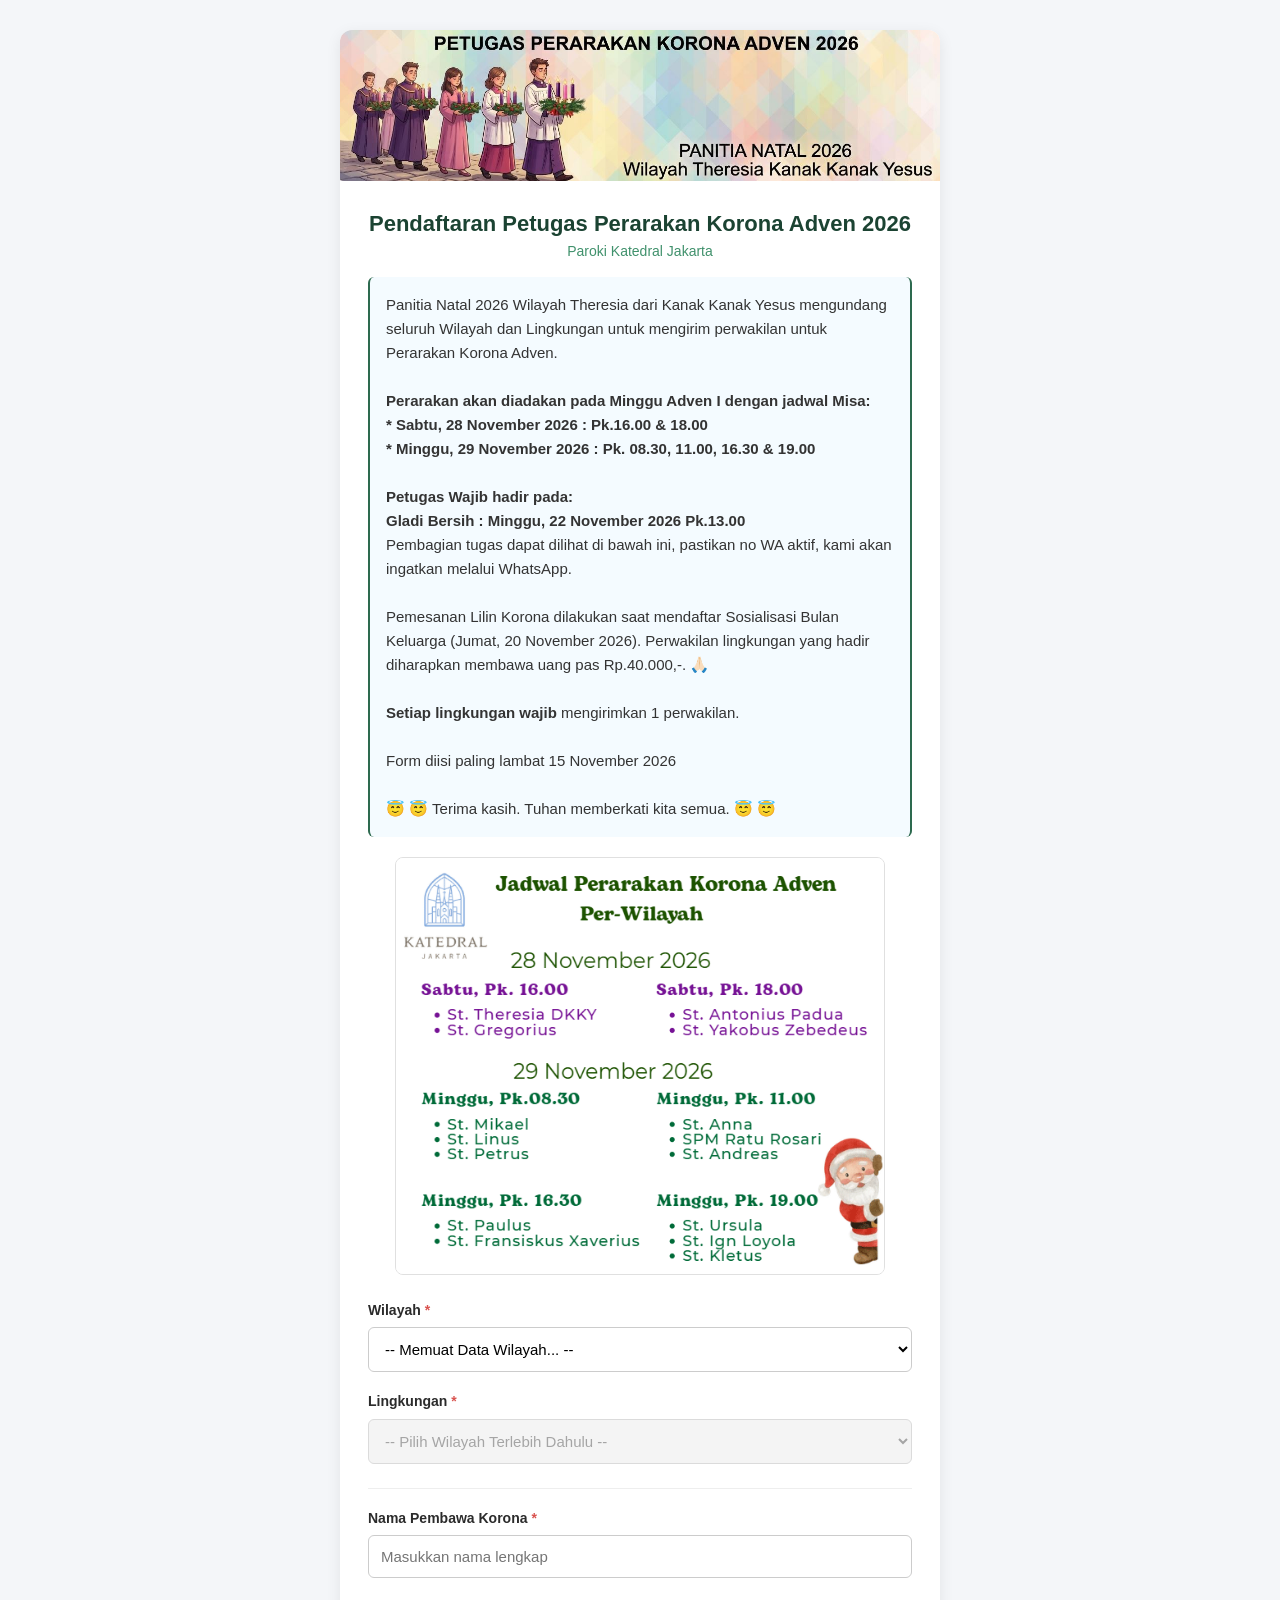
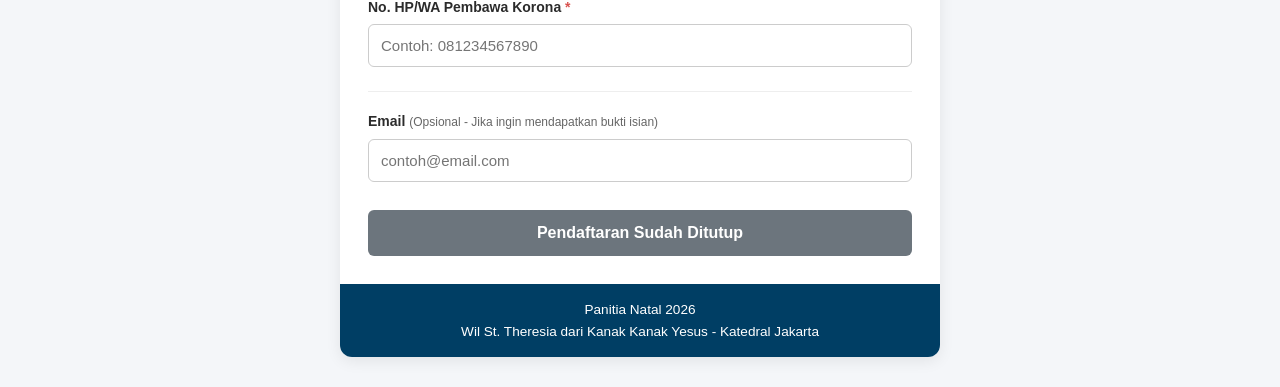
==== index.html @ 9b617b7c "Update index.html" ====
<!doctype html>
<html lang="id">
<head>
  <meta charset="utf-8" />
  <meta name="viewport" content="width=device-width, initial-scale=1" />

  <title>Pendaftaran Petugas Perarakan Korona Adven 2026 - Paroki Katedral Jakarta</title>
  <meta name="description" content="Form Pendaftaran Petugas Perarakan Korona Adven 2026 - Paroki Katedral Jakarta" />
  <link href="./favicon.ico" rel="shortcut icon" />

  <!-- Open Graph Meta Tags untuk WhatsApp & Facebook -->
  <meta property="og:type" content="website" />
  <meta property="og:url" content="https://tkky.my.id/korona" />
  <meta property="og:title" content="Pendaftaran" />
  <meta property="og:description" content="Pendaftaran Petugas Korona Adven 2026" />
  <meta property="og:image" content="https://tkky.my.id/korona/banner.jpg" />
  <meta property="og:image:width" content="1200" />
  <meta property="og:image:height" content="299" />
  
  <link rel="stylesheet" href="style.css" />
</head>
<body>

  <div class="container">
    <!-- Banner Image -->
    <img src="banner.jpg" alt="Banner Perarakan Korona Adven 2026" class="banner" />

    <div class="content">

      <!-- Form Container -->
      <div id="formContainer">
        <h1>
          Pendaftaran Petugas Perarakan Korona Adven 2026
          <small>Paroki Katedral Jakarta</small>
        </h1>

        <!-- Announcement Section -->
        <div class="announcement">Panitia Natal 2026 Wilayah Theresia dari Kanak Kanak Yesus mengundang seluruh Wilayah dan Lingkungan untuk mengirim perwakilan untuk Perarakan Korona Adven.
<b>
Perarakan akan diadakan pada Minggu Adven I dengan jadwal Misa:
* Sabtu, 28 November 2026 : Pk.16.00 &amp; 18.00
* Minggu, 29 November 2026 : Pk. 08.30, 11.00, 16.30 &amp; 19.00 <br>
Petugas  Wajib hadir pada:
Gladi Bersih : Minggu, 22 November 2026 Pk.13.00</b>
Pembagian tugas dapat dilihat di bawah ini, pastikan no WA aktif, kami akan ingatkan melalui WhatsApp.

Pemesanan Lilin Korona dilakukan saat mendaftar Sosialisasi Bulan Keluarga (Jumat, 20 November 2026). Perwakilan lingkungan yang hadir diharapkan membawa uang pas Rp.40.000,-. 🙏🏻

<b>Setiap lingkungan wajib</b> mengirimkan 1 perwakilan.

Form diisi paling lambat 15 November 2026

😇 😇 Terima kasih. Tuhan memberkati kita semua. 😇 😇</div>

        <!-- Jadwal Image -->
        <img src="jadwal.png" alt="Jadwal Perarakan Korona Adven 2026" class="jadwal-img" />

        <form name="Biodata">
          <!-- Hidden input matching sheet tab name -->
          <input type="hidden" name="sheet_name" value="pembawakorona" />

          <!-- Nested Dropdowns -->
          <div class="form-group">
            <label for="wilayahSelect">Wilayah <span class="required">*</span></label>
            <select id="wilayahSelect" name="Wilayah" required>
              <option value="">-- Memuat Data Wilayah... --</option>
            </select>
          </div>

          <div class="form-group">
            <label for="lingkSelect">Lingkungan <span class="required">*</span></label>
            <select id="lingkSelect" name="Lingkungan" disabled required>
              <option value="">-- Pilih Wilayah Terlebih Dahulu --</option>
            </select>
          </div>

          <div class="section-divider"></div>

          <!-- Pembawa Korona -->
          <div class="form-group">
            <label for="namaPembawa">Nama Pembawa Korona <span class="required">*</span></label>
            <input type="text" id="namaPembawa" name="Nama Pembawa Korona" placeholder="Masukkan nama lengkap" required />
          </div>

          <div class="form-group">
            <label for="hpPembawa">No. HP/WA Pembawa Korona <span class="required">*</span></label>
            <input type="text" id="hpPembawa" name="No. HP/WA Pembawa Korona" placeholder="Contoh: 081234567890" pattern="^08\d{7,11}$" title="Format nomor HP harus diawali 08 dan berjumlah 9-13 digit angka" required />
          </div>

          <div class="section-divider"></div>

          <!-- Email (Optional) -->
          <div class="form-group">
            <label for="email">Email <span class="optional">(Opsional - Jika ingin mendapatkan bukti isian)</span></label>
            <input type="email" id="email" name="email" placeholder="contoh@email.com" autocomplete="email" />
          </div>

          <!-- Honeypot Field -->
          <input type="text" name="mobile_number" style="display:none !important;" tabindex="-1" autocomplete="off" />

          <button type="submit" id="submitBtn" class="btn-submit">Kirim Pendaftaran</button>
        </form>
      </div>

      <!-- Thank You Screen -->
      <div id="thankYouContainer" class="thank-you-card hidden">
        <h2>🎉 Terima Kasih!</h2>
        <p>Pendaftaran Anda untuk Petugas Perarakan Korona Adven 2026 telah berhasil disimpan.</p>

        <div class="summary-box">
          <div class="summary-item"><strong>Wilayah:</strong> <span id="resWilayah"></span></div>
          <div class="summary-item"><strong>Lingkungan:</strong> <span id="resLingk"></span></div>
          <div class="summary-item"><strong>Nama Pembawa Korona:</strong> <span id="resNama"></span></div>
          <div class="summary-item"><strong>No. HP/WA:</strong> <span id="resHp"></span></div>
          <div class="summary-item" id="resEmailRow"><strong>Email Confirmation:</strong> <span id="resEmail"></span></div>
          <div class="summary-item"><strong>Waktu Pendaftaran:</strong> <span id="resTime"></span></div>
        </div>

        <button type="button" class="btn-submit" onclick="resetForm()">Daftarkan Lingkungan Lain</button>
      </div>

    </div>
    
    <!-- Footer -->
    <footer class="form-footer">
      <p>Panitia Natal 2026 </p>
      <p>Wil St. Theresia dari Kanak Kanak Yesus - Katedral Jakarta</p>
    </footer>
    
  </div>

  </div>
  
  <!-- Custom Modal (menggantikan alert browser) -->
  <div id="customModal" class="modal-overlay hidden">
    <div class="modal-box" id="modalBox">
      <div class="modal-icon" id="modalIcon">⚠️</div>
      <div class="modal-title" id="modalTitle">Pemberitahuan</div>
      <div class="modal-message" id="modalMessage"></div>
      <button type="button" class="modal-btn" id="modalOkBtn">OK</button>
    </div>
  </div>

  <script>
    // --- Custom Modal  ---
    function showModal(message, options) {
      options = options || {};
      const modal = document.getElementById('customModal');
      const box = document.getElementById('modalBox');
      document.getElementById('modalIcon').textContent = options.icon || '⚠️';
      document.getElementById('modalTitle').textContent = options.title || 'Pemberitahuan';
      document.getElementById('modalMessage').textContent = message;
      box.classList.toggle('modal-error', !!options.error);
      modal.classList.remove('hidden');
    }

    function hideModal() {
      document.getElementById('customModal').classList.add('hidden');
    }

    document.getElementById('modalOkBtn').addEventListener('click', hideModal);
    document.getElementById('customModal').addEventListener('click', function (e) {
      if (e.target === this) hideModal();
    });

    // --- Auto-Disable Button Deadline Check (13 Nov 2026, 11:59 WIB) ---
    const DEADLINE = new Date("2026-11-15T11:59:59+07:00");

    function isPastDeadline() {
      return new Date() >= DEADLINE;
    }

    function applyDeadlineCheck() {
      const submitBtn = document.getElementById('submitBtn');
      if (isPastDeadline()) {
        submitBtn.disabled = true;
        submitBtn.textContent = 'Pendaftaran Sudah Ditutup';
        submitBtn.style.backgroundColor = '#6c757d';
        submitBtn.style.cursor = 'not-allowed';
        return true;
      }
      return false;
    }

    document.addEventListener("DOMContentLoaded", function () {
      applyDeadlineCheck();
    });
    
    // --- 1. JSONP Dropdown Data Loader (Wilayah & Lingkungan) ---
   
    const sheetID = "1KOJamWs_pc15iqdGXyA4vR-NTeuKLXHWKZDjerbJPbo";
    const sheetName = "wildanlingk";
    let sheetData = [];

    window.googleSheetHandler = function (data) {
      // .slice(1) skips Row 1 (Header row)
      const rows = data.table.rows.slice(1);

      sheetData = rows.map(row => {
        const wilayah = (row.c && row.c[0] && row.c[0].v !== null) ? row.c[0].v.toString().trim() : "";
        const lingk = [];
        for (let i = 1; i <= 4; i++) {
          if (row.c && row.c[i] && row.c[i].v !== null && row.c[i].v !== undefined) {
            const v = row.c[i].v.toString().trim();
            if (v) lingk.push(v);
          }
        }
        return { wilayah, lingk };
      }).filter(item => item.wilayah !== "");

      populateWilayahDropdown();
    };

    function populateWilayahDropdown() {
      const wSel = document.getElementById("wilayahSelect");
      wSel.innerHTML = '<option value="">-- Pilih Wilayah --</option>';

      sheetData.forEach(item => {
        const opt = document.createElement("option");
        opt.value = item.wilayah;
        opt.textContent = item.wilayah;
        wSel.appendChild(opt);
      });
    }

    // Dynamic update for Lingkungan dropdown when Wilayah is chosen
    document.getElementById("wilayahSelect").addEventListener("change", function () {
      const selectedWilayah = this.value;
      const lSel = document.getElementById("lingkSelect");
      lSel.innerHTML = '<option value="">-- Pilih Lingkungan --</option>';

      if (!selectedWilayah) {
        lSel.disabled = true;
        return;
      }

      const match = sheetData.find(item => item.wilayah === selectedWilayah);

      if (match && match.lingk.length > 0) {
        match.lingk.forEach(lingkVal => {
          const opt = document.createElement("option");
          opt.value = lingkVal;
          opt.textContent = lingkVal;
          lSel.appendChild(opt);
        });
        lSel.disabled = false;
      } else {
        lSel.disabled = true;
      }
    });

    // Inject JSONP script tag
    const script = document.createElement("script");
    script.src = `https://docs.google.com/spreadsheets/d/${sheetID}/gviz/tq?tqx=responseHandler:googleSheetHandler&sheet=${encodeURIComponent(sheetName)}`;
    document.body.appendChild(script);

    // --- 2. Google Apps Script Form Submission ---

    const scriptURL = 'https://script.google.com/macros/s/AKfycbwKSastJw9dWFRWyMGMhuswIdiolCtetxOUAKSQk2rfBnijYZIcO9yOkb7KM9hjrw11/exec';
    const form = document.forms['Biodata'];
    const submitBtn = document.getElementById('submitBtn');
    const formContainer = document.getElementById('formContainer');
    const thankYouContainer = document.getElementById('thankYouContainer');

    form.addEventListener('submit', e => {
      e.preventDefault();

      // Cek placeholder URL
      if (scriptURL.indexOf('YOUR_DEPLOYMENT_ID') !== -1) {
        showModal('URL Apps Script belum diisi.\n\n Web App Anda Salah Conifig!.', {
          title: 'Konfigurasi Belum Lengkap',
          icon: '⚙️',
          error: true
        });
        return;
      }

      submitBtn.disabled = true;
      submitBtn.textContent = 'Mengirim Data...';

      const formData = new FormData(form);
      const data = new URLSearchParams(formData);

      fetch(scriptURL, {
        method: 'POST',
        body: data,
        redirect: 'follow'
      })
      .then(function (res) {
        // Baca body meski status bukan 200 (Apps Script sering redirect → status aneh)
        return res.text().then(function (text) {
          return { status: res.status, text: (text || '').trim() };
        });
      })
      .then(function (result) {
        var response = null;

        if (result.text) {
          try {
            response = JSON.parse(result.text);
          } catch (parseErr) {
            console.warn('JSON parse gagal, status:', result.status, 'body:', result.text.substring(0, 200));
          }
        }

        // Respons JSON valid dari server
        if (response && response.result === 'success') {
          showSuccessScreen(formData);
          return;
        }
        if (response && response.result === 'busy') {
          showModal(response.message, {
            title: 'Server sedang Sibuk',
            icon: '⏳',
            error: true
          });
          return;
        }
        if (response && response.result === 'duplicate') {
          showModal(response.message, {
            title: 'Maaf, Pendaftaran Gagal',
            icon: '⚠️',
            error: true
          });
          return;
        }

        if (response && response.result === 'error') {
          showModal(response.error || 'Gagal menyimpan data', {
            title: 'Terjadi Kesalahan',
            icon: '❌',
            error: true
          });
          return;
        }

        // Apps Script quirk: data sering sudah tersimpan + email terkirim,
        // tampilkan layar sukses
        console.warn('Respons tidak standar dari Apps Script. Status:', result.status, 'Body length:', result.text.length);
        showSuccessScreen(formData);
      })
      .catch(function (error) {
        console.error('Error!', error);
        showModal('Gagal terhubung ke server.\n\nDetail: ' + (error.message || error) + '\n\nPeriksa: URL deployment benar, akses Web App = Anyone, dan koneksi internet aktif.', {
          title: 'Koneksi Gagal',
          icon: '❌',
          error: true
        });
      })
      .finally(function () {
        submitBtn.disabled = false;
        submitBtn.textContent = 'Kirim Pendaftaran';
      });
    });

    function showSuccessScreen(formData) {
      document.getElementById('resWilayah').textContent = formData.get('Wilayah');
      document.getElementById('resLingk').textContent = formData.get('Lingkungan');
      document.getElementById('resNama').textContent = formData.get('Nama Pembawa Korona');
      document.getElementById('resHp').textContent = formData.get('No. HP/WA Pembawa Korona');

      var emailVal = formData.get('email');
      var resEmailRow = document.getElementById('resEmailRow');
      if (emailVal) {
        document.getElementById('resEmail').textContent = emailVal;
        resEmailRow.classList.remove('hidden');
      } else {
        resEmailRow.classList.add('hidden');
      }

      document.getElementById('resTime').textContent = new Date().toLocaleString('id-ID');

      formContainer.classList.add('hidden');
      thankYouContainer.classList.remove('hidden');
      form.reset();
      document.getElementById('lingkSelect').disabled = true;
    }

    function resetForm() {
      thankYouContainer.classList.add('hidden');
      formContainer.classList.remove('hidden');
    }
  </script>
</body>
</html>
---- style.css ----
* {
  box-sizing: border-box;
  margin: 0;
  padding: 0;
}

body {
  font-family: 'Segoe UI', Roboto, Helvetica, Arial, sans-serif;
  background-color: #f4f6f9;
  color: #333;
  line-height: 1.6;
  padding: 20px 10px;
}

.container {
  max-width: 600px;
  margin: 0 auto;
  background: #ffffff;
  border-radius: 12px;
  overflow: hidden;
  box-shadow: 0 4px 15px rgba(0, 0, 0, 0.08);
}

.banner {
  width: 100%;
  height: auto;
  display: block;
}

.content {
  padding: 24px 20px;
}

h1 {
  font-size: 20px;
  color: #1b4332;
  margin-bottom: 16px;
  text-align: center;
  line-height: 1.35;
}

h1 small {
  font-size: 14px;
  font-weight: 500;
  color: #40916c;
  display: block;
  margin-top: 4px;
}

.announcement {
  background-color: #f4fbff; // #e8f5e9;
  border-left: 2px solid #2d6a4f;
  border-right: 2px solid #2d6a4f;
  padding: 16px;
  border-radius: 6px;
  font-size: 14px;
  margin-bottom: 20px;
  white-space: pre-line;
}

.jadwal-img {
  width: 90%;
  height: auto;
  display: block;
  border-radius: 8px;
  margin: 16px auto 24px auto;
  border: 1px solid #e0e0e0;
}

.form-group {
  margin-bottom: 18px;
}

label {
  display: block;
  font-weight: 600;
  font-size: 14px;
  margin-bottom: 6px;
  color: #2b2b2b;
}

label .required {
  color: #d9534f;
}

label .optional {
  font-size: 12px;
  color: #666;
  font-weight: normal;
}

input[type="text"],
input[type="email"],
select {
  width: 100%;
  padding: 12px;
  font-size: 15px;
  border: 1px solid #ccc;
  border-radius: 6px;
  background-color: #fff;
  transition: border-color 0.2s, box-shadow 0.2s;
}

input:focus,
select:focus {
  outline: none;
  border-color: #2d6a4f;
  box-shadow: 0 0 0 3px rgba(45, 106, 79, 0.15);
}

select:disabled {
  background-color: #f0f0f0;
  cursor: not-allowed;
}

.section-divider {
  border-top: 1px solid #eee;
  margin: 24px 0 18px 0;
}

.btn-submit {
  width: 100%;
  background-color:#5895bb;// #2d6a4f;
  color: #ffffff;
  padding: 14px;
  font-size: 16px;
  font-weight: bold;
  border: none;
  border-radius: 6px;
  cursor: pointer;
  transition: background-color 0.2s;
  margin-top: 10px;
}

.btn-submit:hover {
  background-color: #003e64;  
}

.btn-submit:disabled {
  background-color: #a5d6a7;
  cursor: not-allowed;
}

.hidden {
  display: none !important;
}

.thank-you-card {
  text-align: center;
  padding: 30px 20px;
}

.thank-you-card h2 {
  color: #2d6a4f;
  margin-bottom: 10px;
}

.summary-box {
  background-color: #f8f9fa;
  border: 1px solid #e2e8f0;
  border-radius: 8px;
  padding: 16px;
  text-align: left;
  margin: 20px 0;
  font-size: 14px;
}

.summary-item {
  margin-bottom: 8px;
}

.summary-item strong {
  color: #1b4332;
}

/* Footer */
.form-footer {
  text-align: center;
  padding: 15px;
  background-color: #003e64;
  color: #ffffff;
  font-size: 0.85rem;
}

/* Custom modal (replaces browser alert) */
.modal-overlay {
  position: fixed;
  inset: 0;
  background: rgba(0, 0, 0, 0.45);
  display: flex;
  align-items: center;
  justify-content: center;
  z-index: 9999;
  padding: 20px;
}

.modal-box {
  background: #fff;
  border-radius: 12px;
  max-width: 400px;
  width: 100%;
  padding: 24px 20px;
  box-shadow: 0 8px 30px rgba(0, 0, 0, 0.18);
  text-align: center;
}

.modal-box .modal-icon {
  font-size: 36px;
  margin-bottom: 8px;
}

.modal-box .modal-title {
  font-size: 18px;
  font-weight: 700;
  color: #1b4332;
  margin-bottom: 10px;
}

.modal-box .modal-message {
  font-size: 14px;
  color: #444;
  line-height: 1.5;
  margin-bottom: 20px;
  white-space: pre-line;
}

.modal-box .modal-btn {
  width: 100%;
  background-color: #2d6a4f;
  color: #fff;
  padding: 12px;
  font-size: 15px;
  font-weight: bold;
  border: none;
  border-radius: 6px;
  cursor: pointer;
}

.modal-box .modal-btn:hover {
  background-color: #1b4332;
}

.modal-box.modal-error .modal-title {
  color: #c0392b;
}

.modal-box.modal-error .modal-btn {
  background-color: #c0392b;
}

.modal-box.modal-error .modal-btn:hover {
  background-color: #a93226;
}

/* Desktop-friendly tweaks */
@media (min-width: 640px) {
  body {
    padding: 30px 20px;
  }

  h1 {
    font-size: 22px;
  }

  .content {
    padding: 28px 28px;
  }

  .announcement {
    font-size: 15px;
  }
}
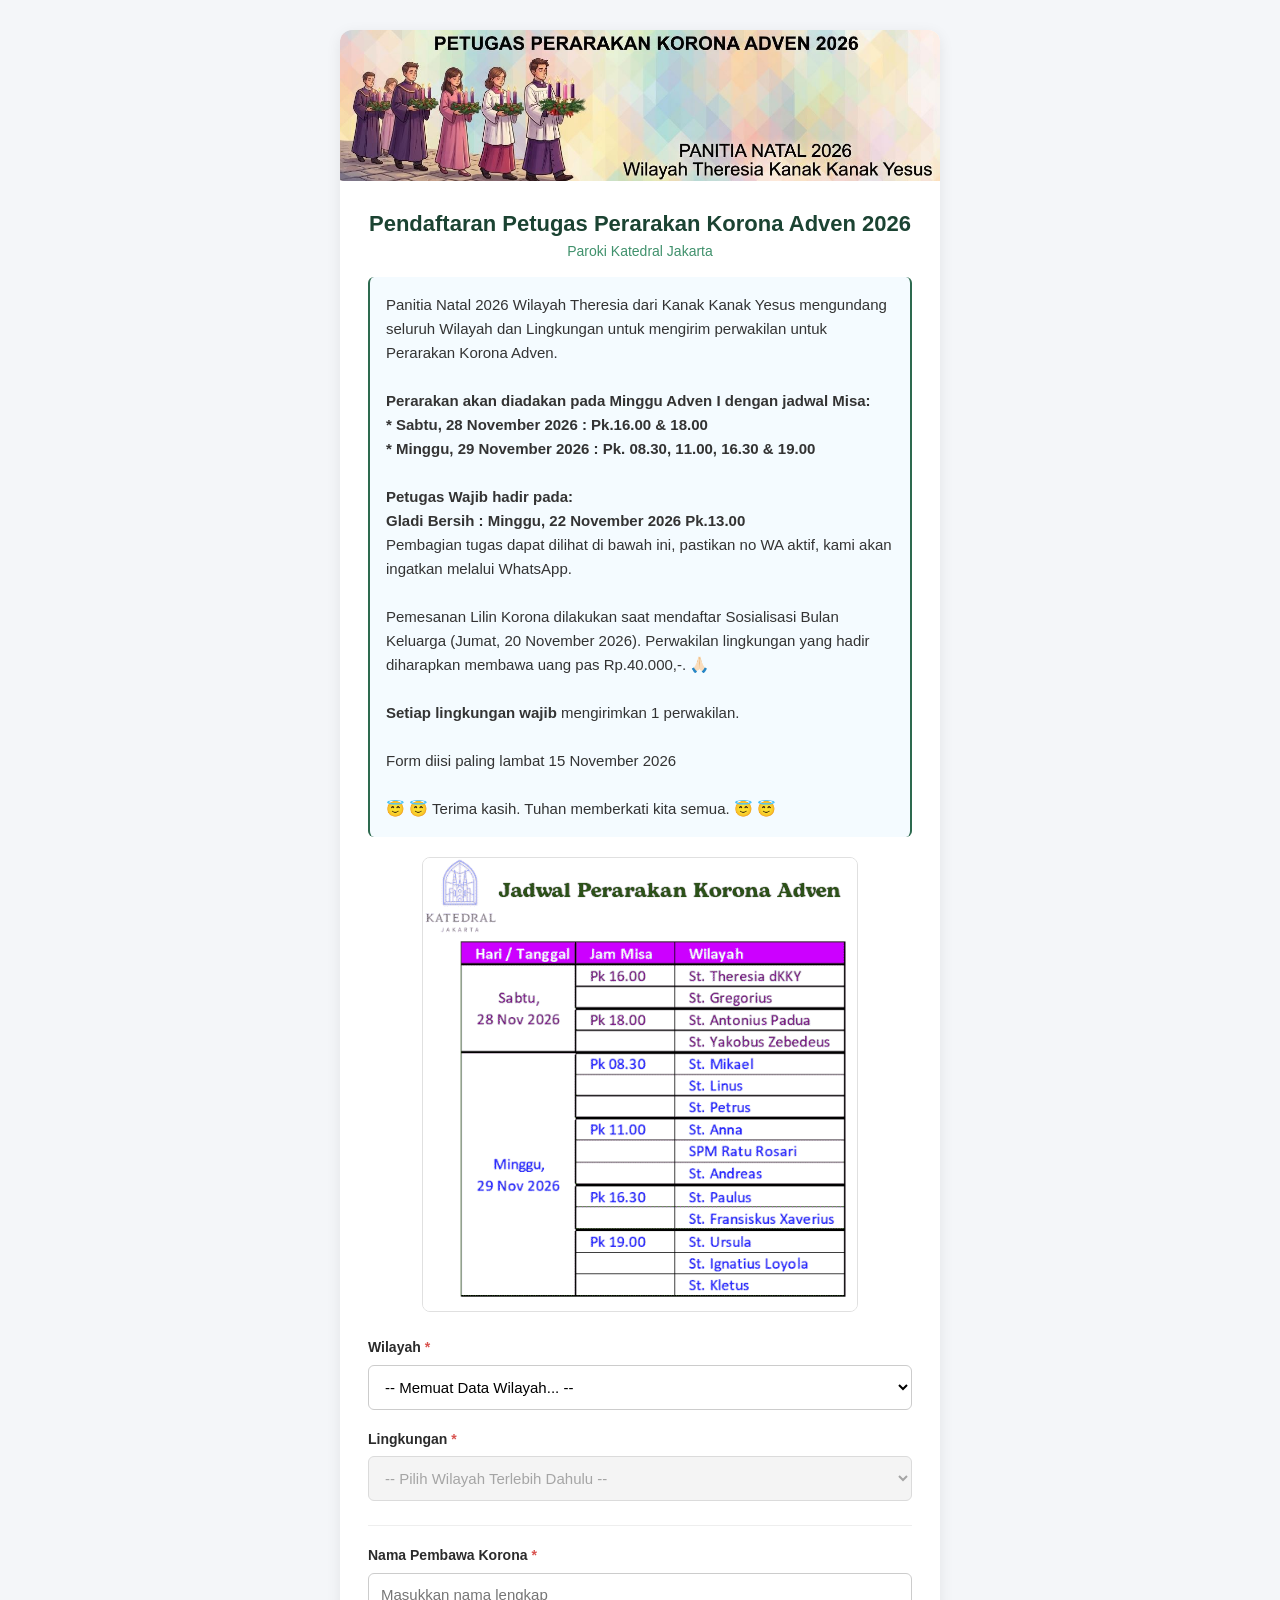
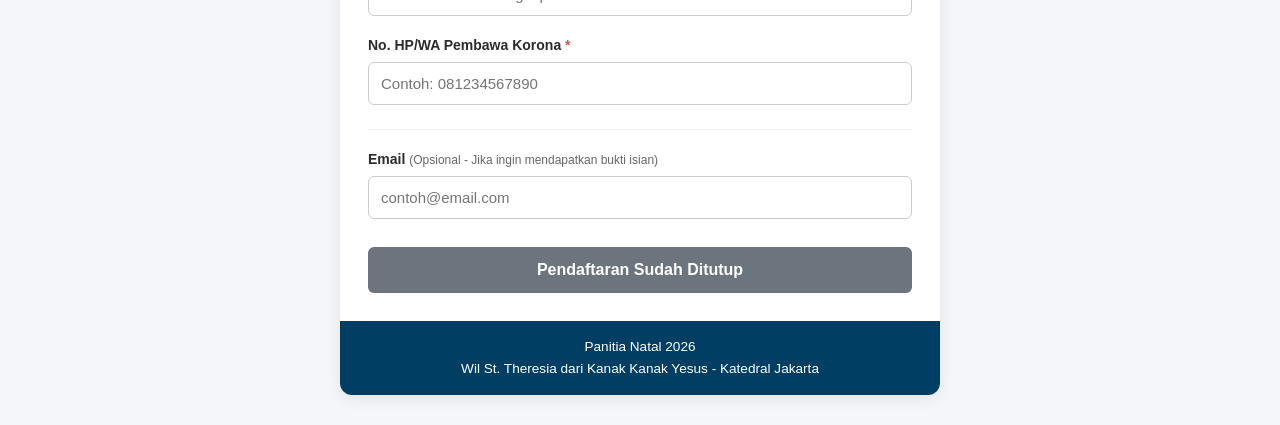
==== commit 431542ae: "Update index.html" ====
--- a/index.html
+++ b/index.html
@@ -376,9 +376,17 @@
       document.getElementById('lingkSelect').disabled = true;
     }
 
-    function resetForm() {
-      thankYouContainer.classList.add('hidden');
-      formContainer.classList.remove('hidden');
+// --- 4. Fungsi Tutup Halaman ---
+    function closeWindow() {
+      // 1. Coba tutup tab/jendela
+      window.close();
+
+      // 2. Fallback jika tab dibuka langsung dari link biasa (security browser memblokir window.close)
+      setTimeout(function () {
+        if (!window.closed) {
+          window.location.href = "about:blank";
+        }
+      }, 300);
     }
   </script>
 </body>
--- a/style.css
+++ b/style.css
@@ -59,7 +59,7 @@
 }
 
 .jadwal-img {
-  width: 90%;
+  width: 80%;
   height: auto;
   display: block;
   border-radius: 8px;
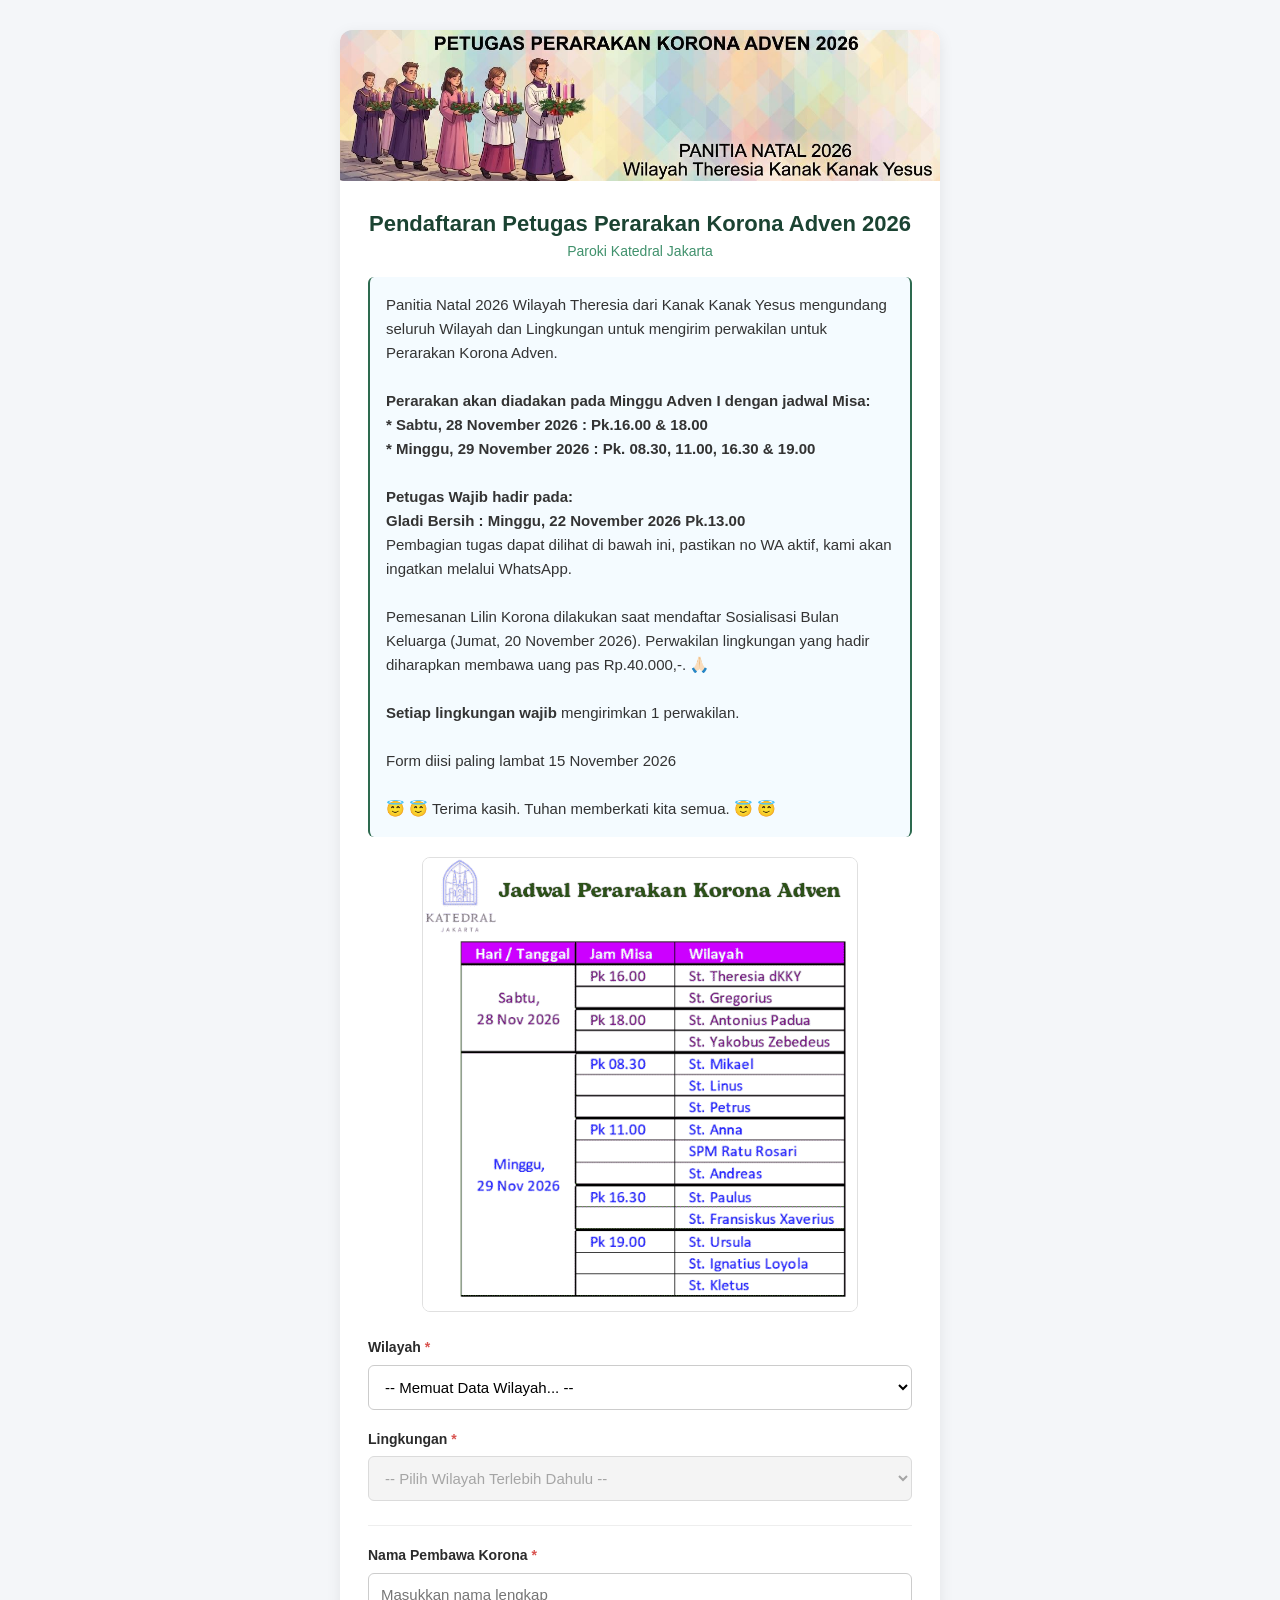
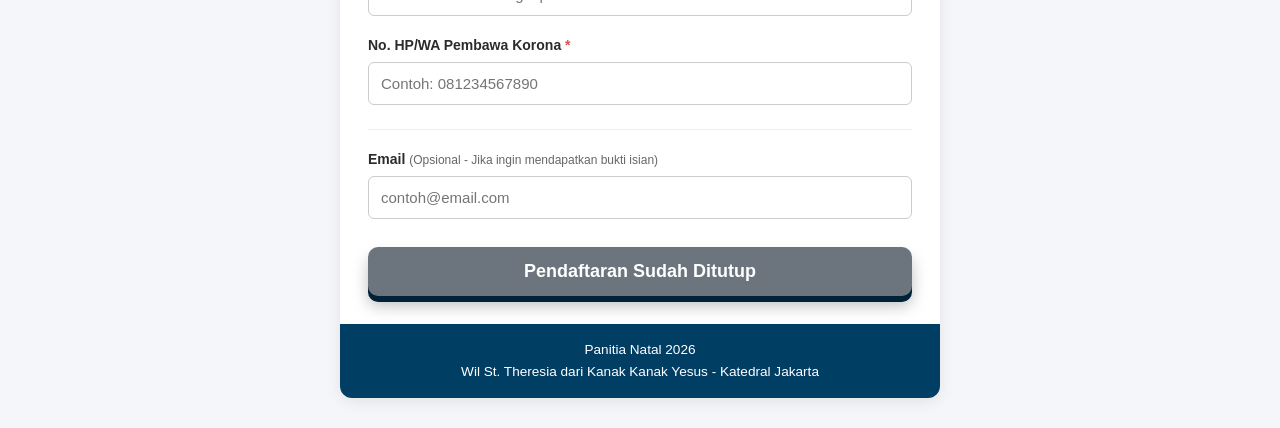
==== commit 0e720ada: "Update index.html" ====
--- a/index.html
+++ b/index.html
@@ -116,7 +116,7 @@
           <div class="summary-item"><strong>Waktu Pendaftaran:</strong> <span id="resTime"></span></div>
         </div>
 
-        <button type="button" class="btn-submit" onclick="resetForm()">Daftarkan Lingkungan Lain</button>
+        <button type="button" class="btn-submit" onclick="closeWindow()">Tutup</button>
       </div>
 
     </div>
--- a/style.css
+++ b/style.css
@@ -123,13 +123,18 @@
   background-color:#5895bb;// #2d6a4f;
   color: #ffffff;
   padding: 14px;
-  font-size: 16px;
+  font-size: 18px;
   font-weight: bold;
   border: none;
-  border-radius: 6px;
+  border-radius: 10px;
   cursor: pointer;
   transition: background-color 0.2s;
   margin-top: 10px;
+  box-shadow: 0 6px 0 #002238, 
+              0 10px 15px rgba(0, 0, 0, 0.25);
+  transition: all 0.15s ease-in-out;
+  transform: translateY(0);
+  outline: none;
 }
 
 .btn-submit:hover {
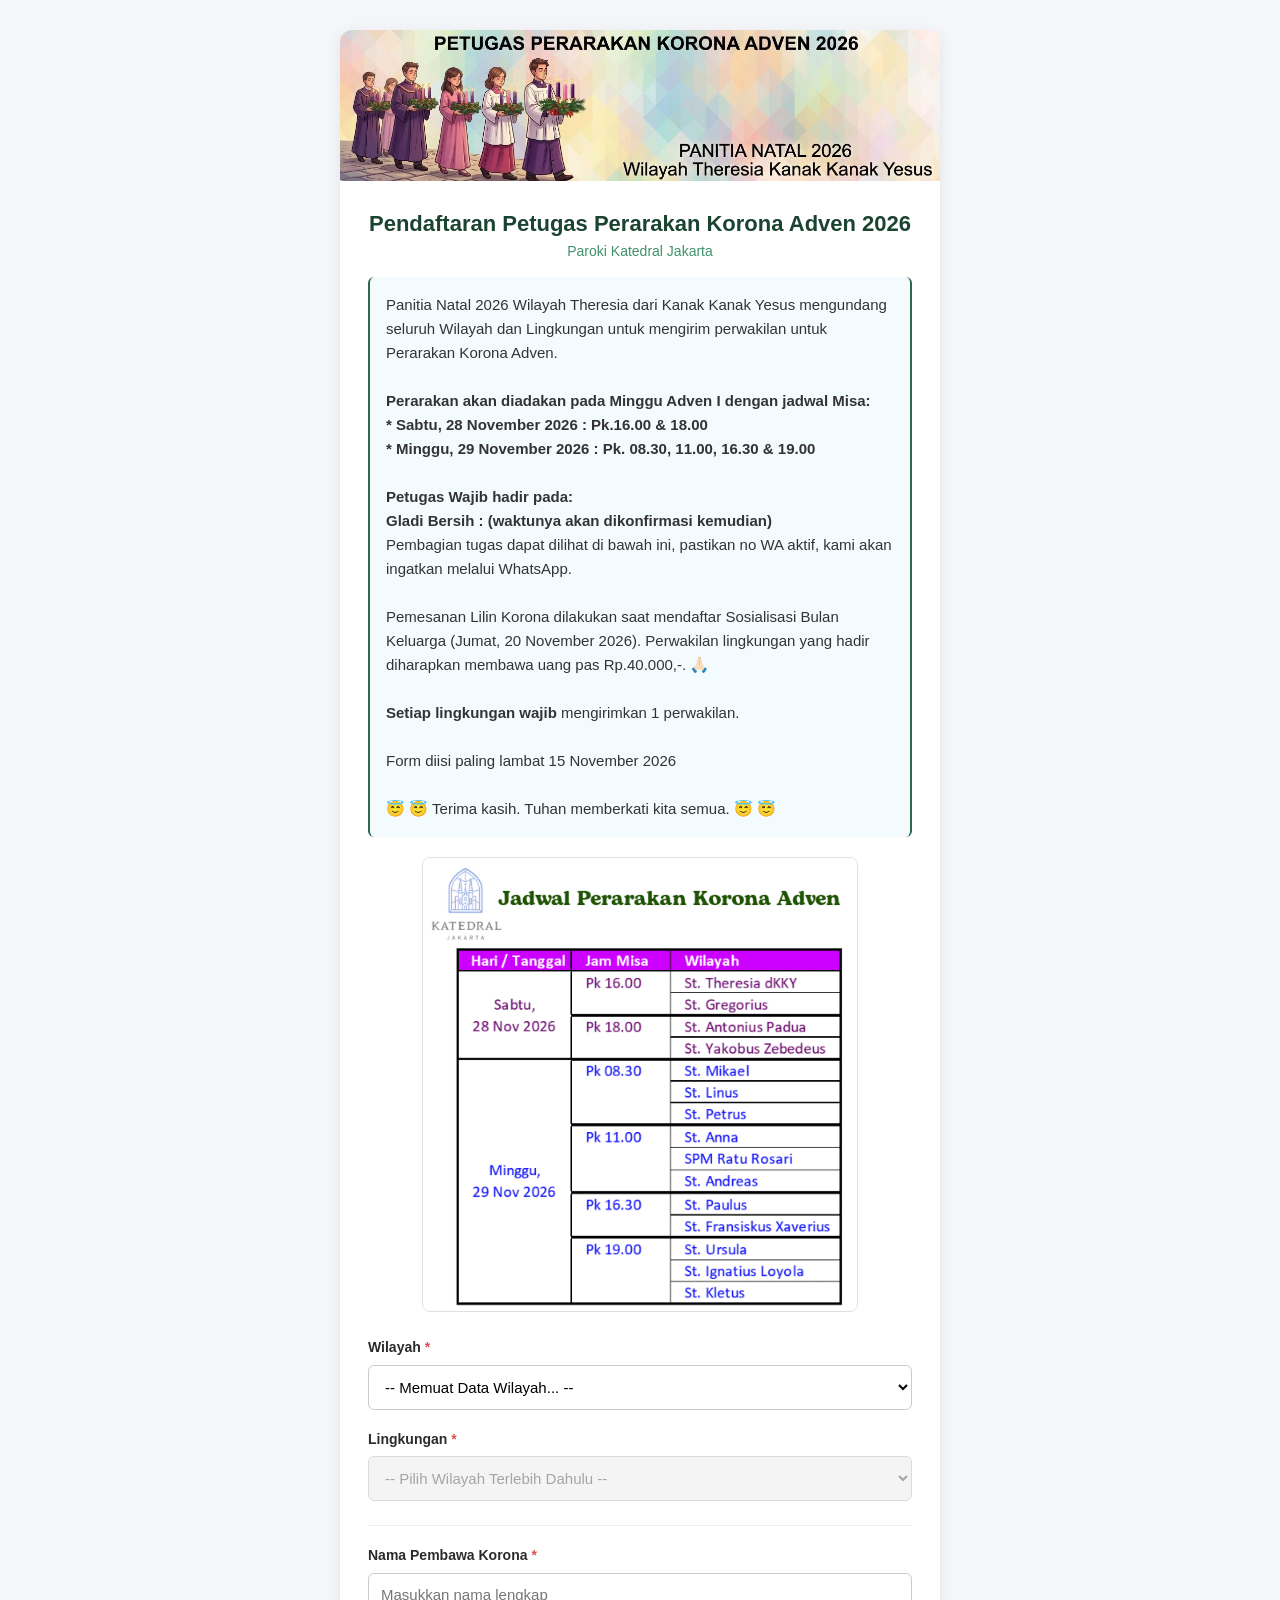
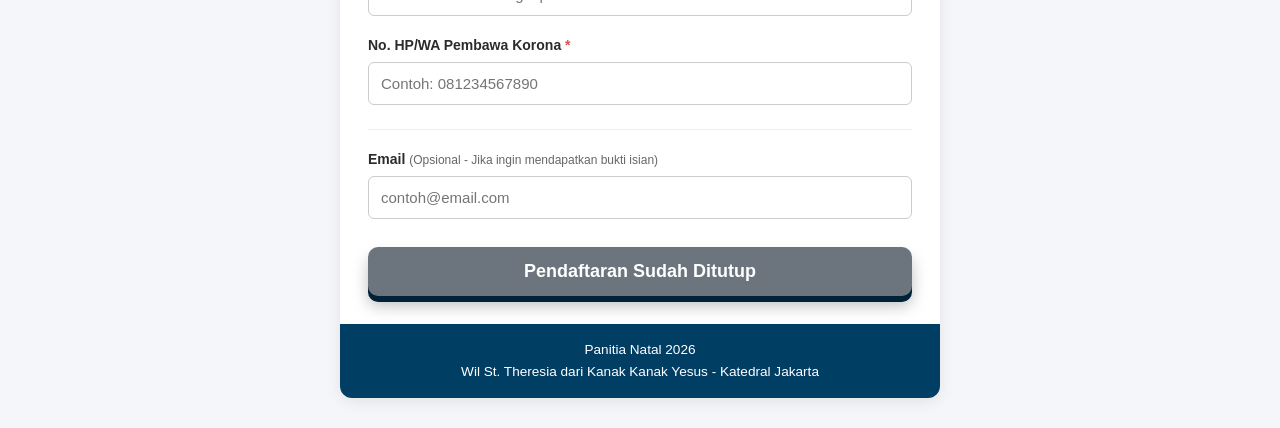
==== commit 8941c79d: "Update index.html" ====
--- a/index.html
+++ b/index.html
@@ -41,7 +41,7 @@
 * Sabtu, 28 November 2026 : Pk.16.00 &amp; 18.00
 * Minggu, 29 November 2026 : Pk. 08.30, 11.00, 16.30 &amp; 19.00 <br>
 Petugas  Wajib hadir pada:
-Gladi Bersih : Minggu, 22 November 2026 Pk.13.00</b>
+Gladi Bersih : (waktunya akan dikonfirmasi kemudian)</b>
 Pembagian tugas dapat dilihat di bawah ini, pastikan no WA aktif, kami akan ingatkan melalui WhatsApp.
 
 Pemesanan Lilin Korona dilakukan saat mendaftar Sosialisasi Bulan Keluarga (Jumat, 20 November 2026). Perwakilan lingkungan yang hadir diharapkan membawa uang pas Rp.40.000,-. 🙏🏻
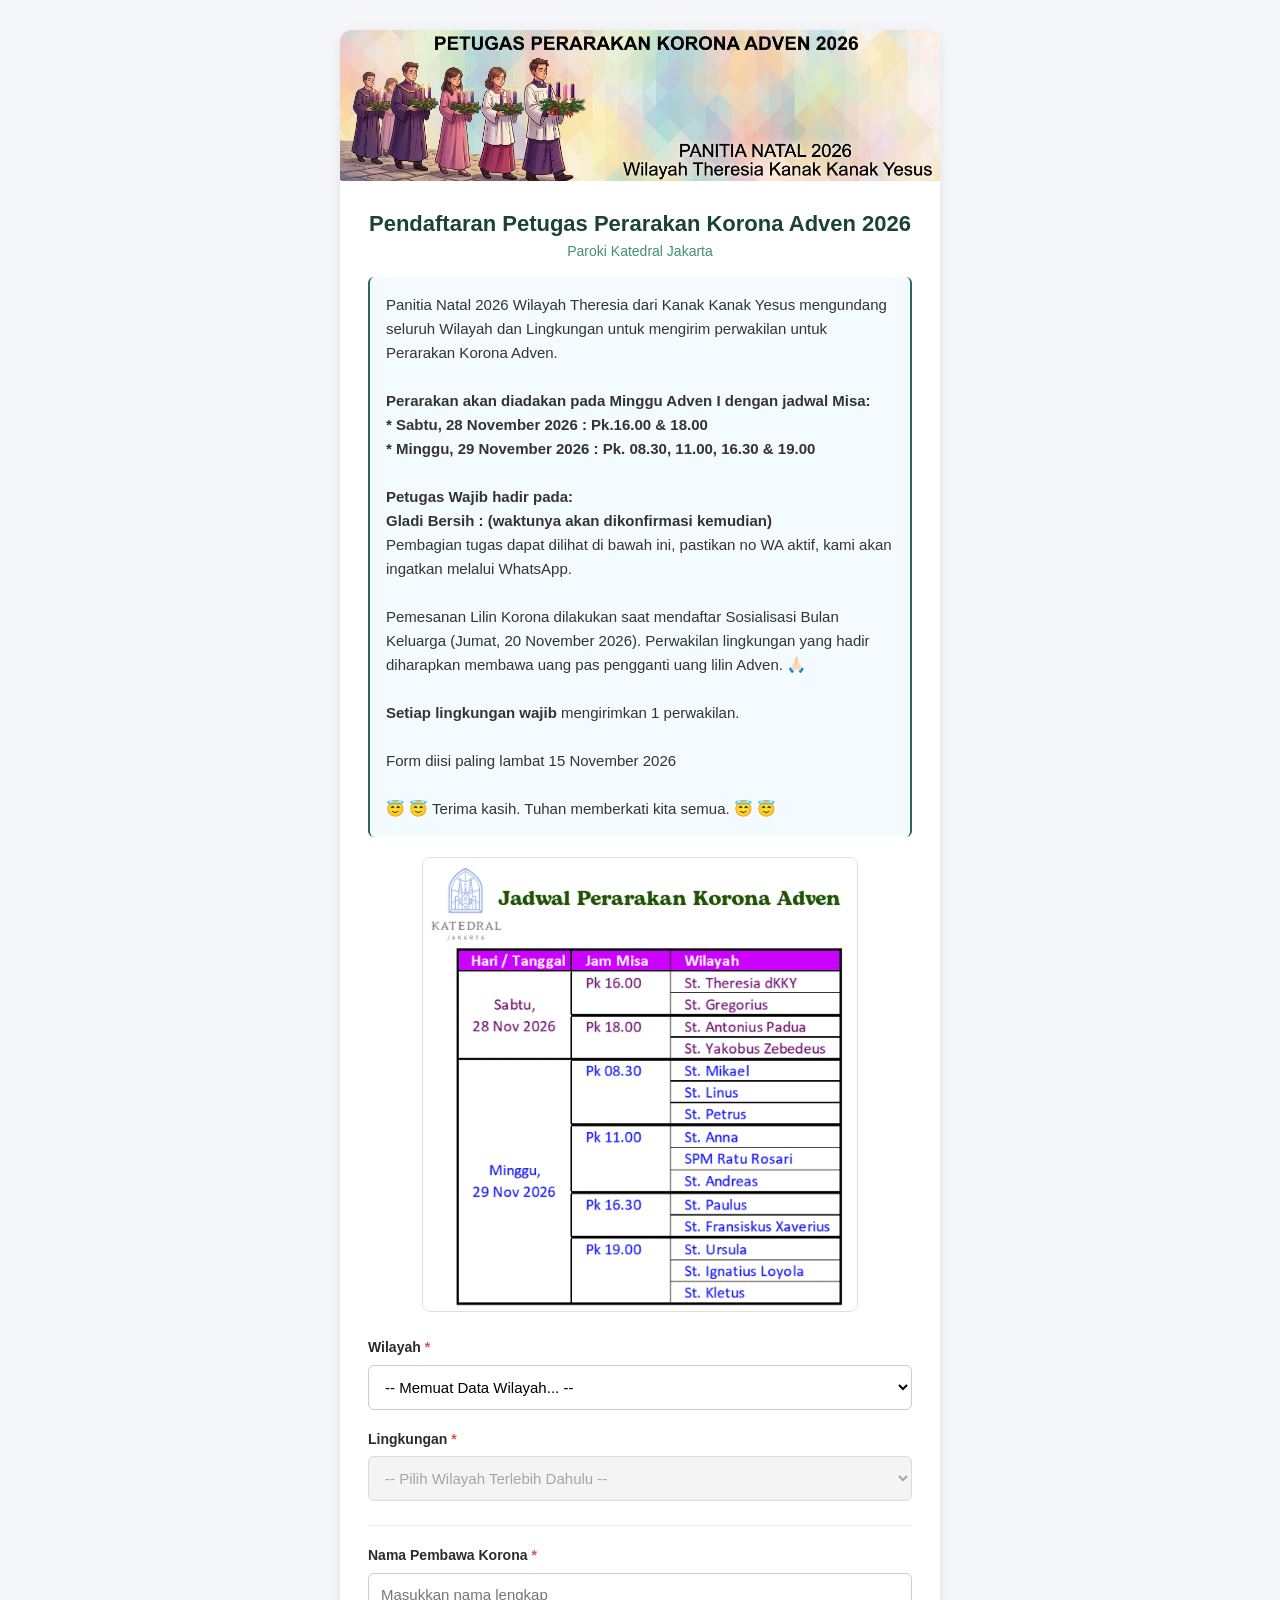
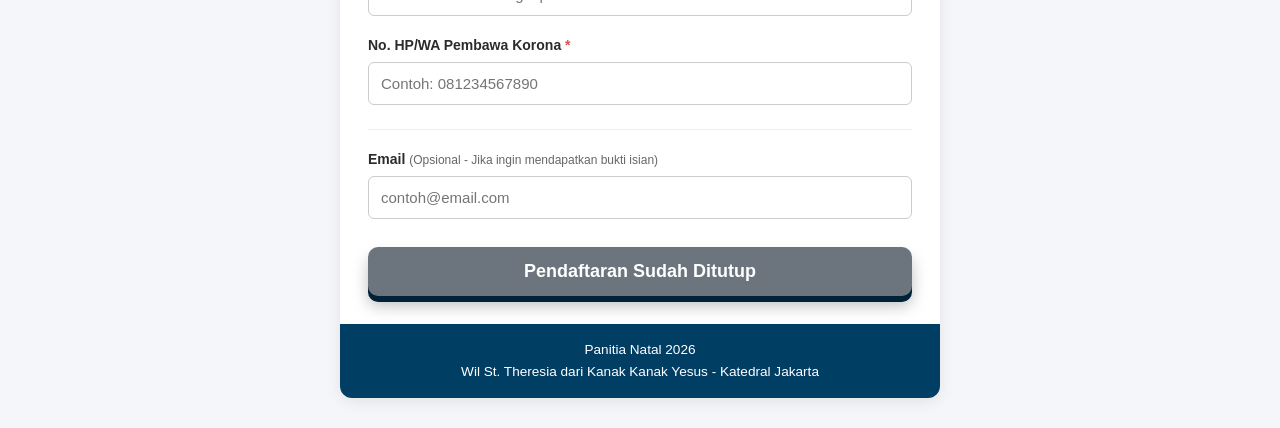
==== commit 57cc97a0: "Update index.html" ====
--- a/index.html
+++ b/index.html
@@ -44,7 +44,7 @@
 Gladi Bersih : (waktunya akan dikonfirmasi kemudian)</b>
 Pembagian tugas dapat dilihat di bawah ini, pastikan no WA aktif, kami akan ingatkan melalui WhatsApp.
 
-Pemesanan Lilin Korona dilakukan saat mendaftar Sosialisasi Bulan Keluarga (Jumat, 20 November 2026). Perwakilan lingkungan yang hadir diharapkan membawa uang pas Rp.40.000,-. 🙏🏻
+Pemesanan Lilin Korona dilakukan saat mendaftar Sosialisasi Bulan Keluarga (Jumat, 20 November 2026). Perwakilan lingkungan yang hadir diharapkan membawa uang pas pengganti uang lilin Adven. 🙏🏻
 
 <b>Setiap lingkungan wajib</b> mengirimkan 1 perwakilan.
 
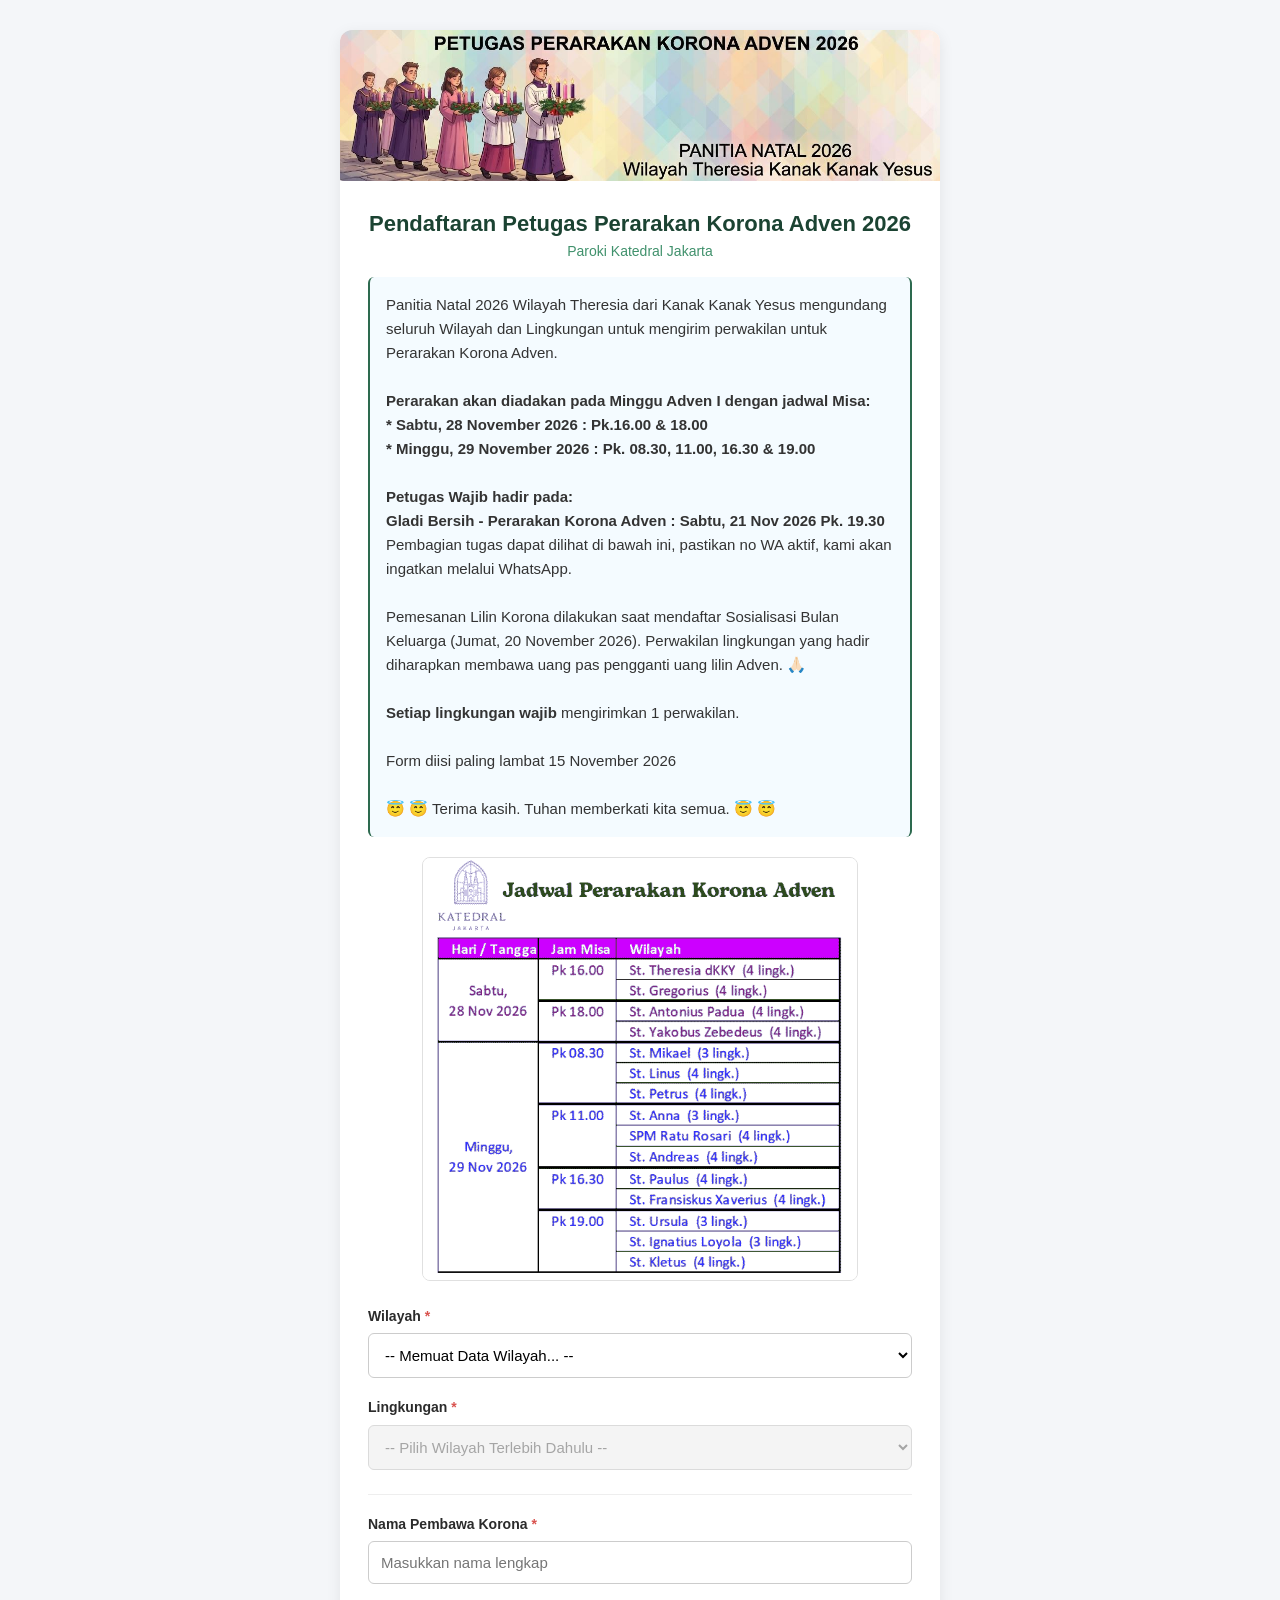
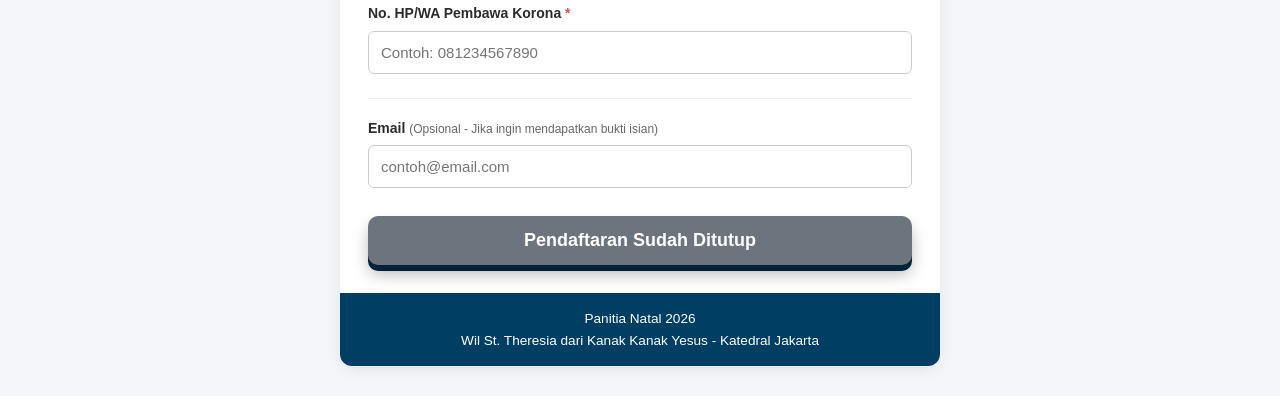
==== commit 07212e0c: "Update index.html" ====
--- a/index.html
+++ b/index.html
@@ -41,7 +41,7 @@
 * Sabtu, 28 November 2026 : Pk.16.00 &amp; 18.00
 * Minggu, 29 November 2026 : Pk. 08.30, 11.00, 16.30 &amp; 19.00 <br>
 Petugas  Wajib hadir pada:
-Gladi Bersih : (waktunya akan dikonfirmasi kemudian)</b>
+Gladi Bersih - Perarakan Korona Adven : Sabtu, 21 Nov 2026 Pk. 19.30</b>
 Pembagian tugas dapat dilihat di bawah ini, pastikan no WA aktif, kami akan ingatkan melalui WhatsApp.
 
 Pemesanan Lilin Korona dilakukan saat mendaftar Sosialisasi Bulan Keluarga (Jumat, 20 November 2026). Perwakilan lingkungan yang hadir diharapkan membawa uang pas pengganti uang lilin Adven. 🙏🏻
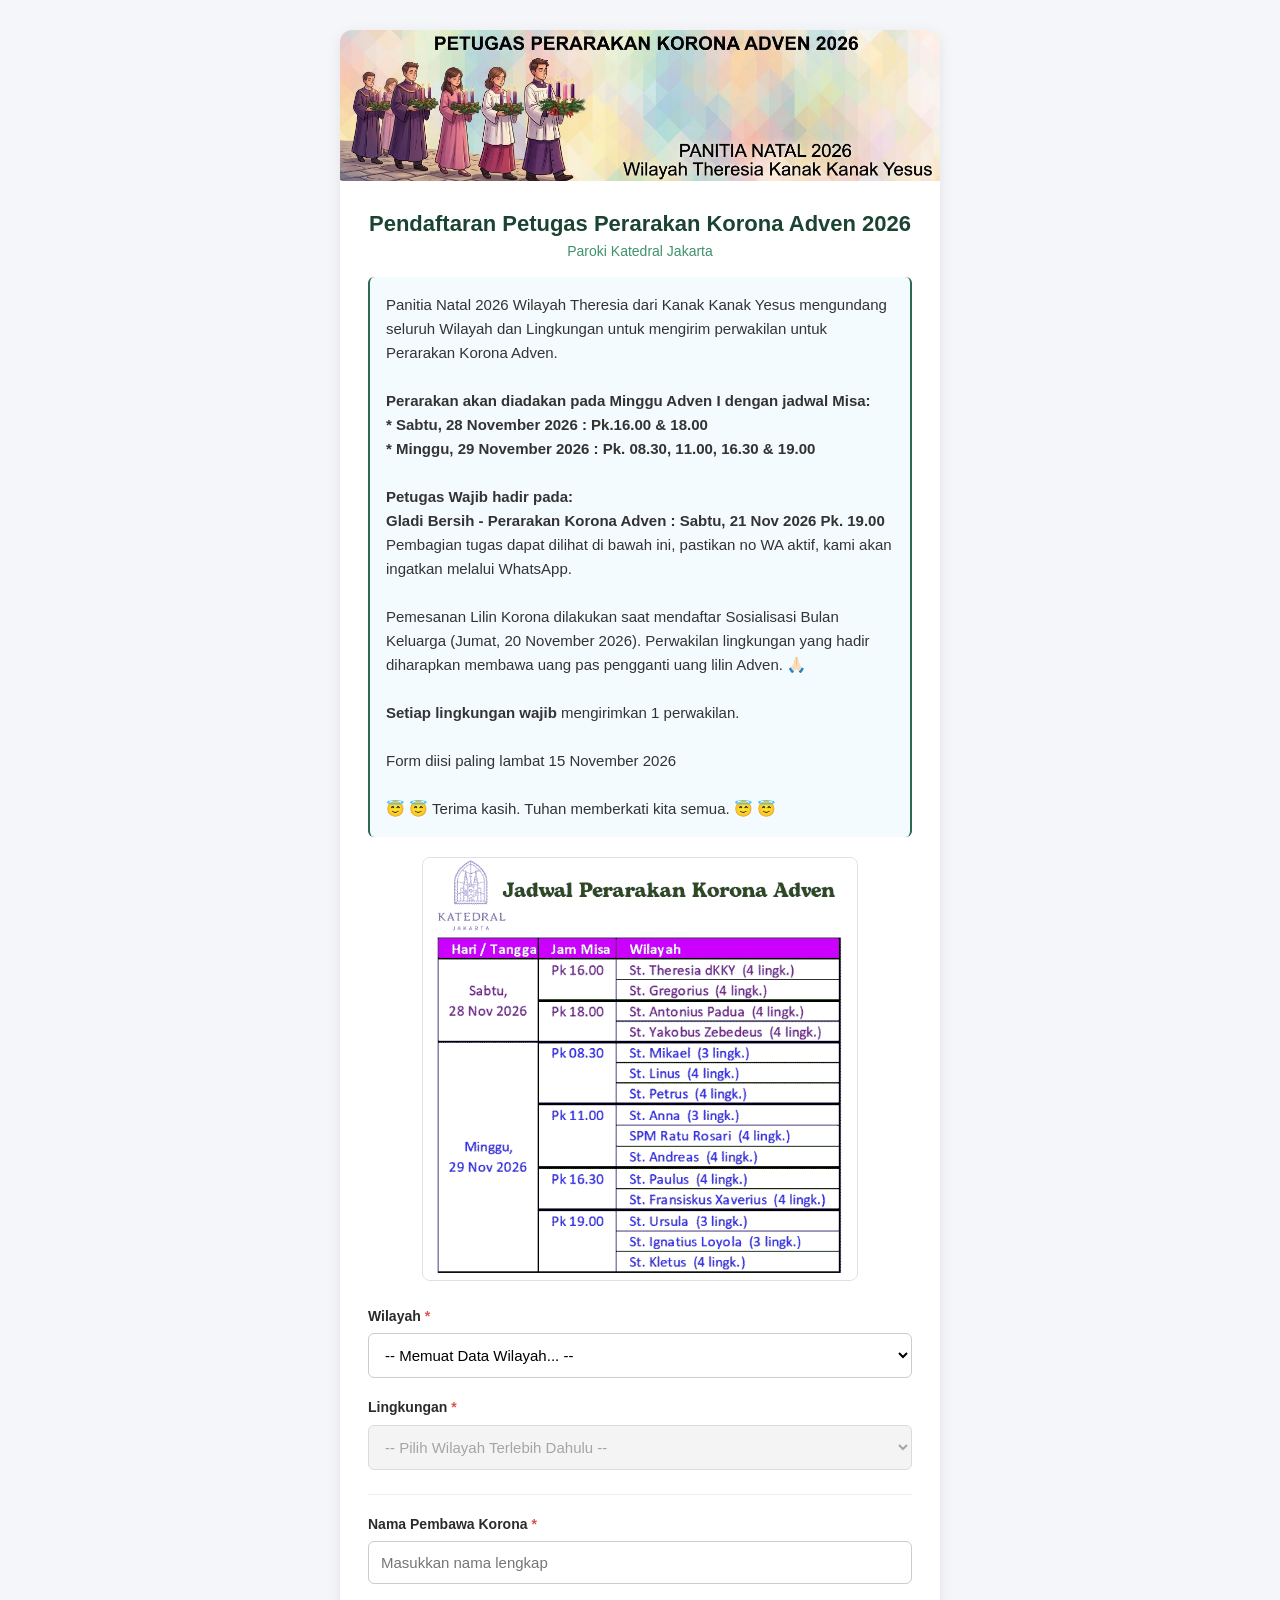
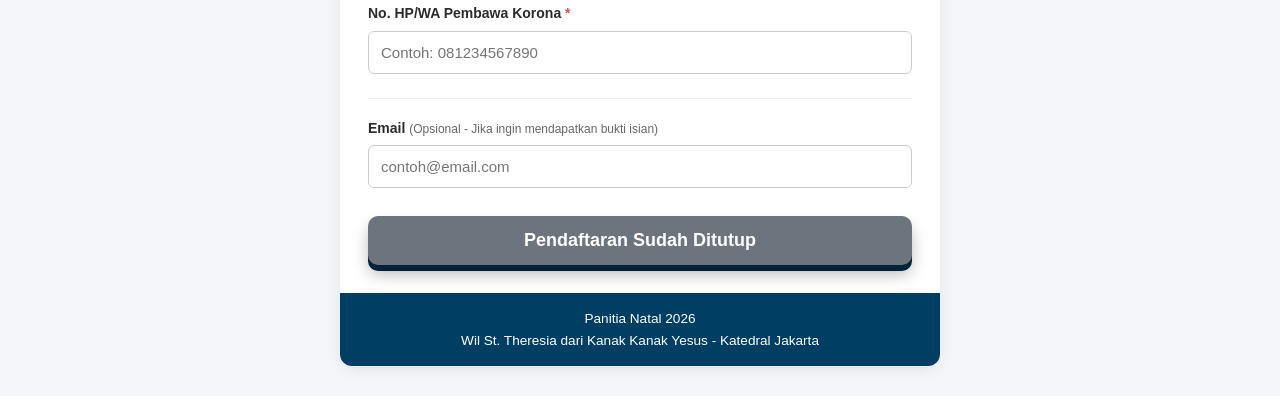
==== commit 1b97a5ba: "Update index.html" ====
--- a/index.html
+++ b/index.html
@@ -41,7 +41,7 @@
 * Sabtu, 28 November 2026 : Pk.16.00 &amp; 18.00
 * Minggu, 29 November 2026 : Pk. 08.30, 11.00, 16.30 &amp; 19.00 <br>
 Petugas  Wajib hadir pada:
-Gladi Bersih - Perarakan Korona Adven : Sabtu, 21 Nov 2026 Pk. 19.30</b>
+Gladi Bersih - Perarakan Korona Adven : Sabtu, 21 Nov 2026 Pk. 19.00</b>
 Pembagian tugas dapat dilihat di bawah ini, pastikan no WA aktif, kami akan ingatkan melalui WhatsApp.
 
 Pemesanan Lilin Korona dilakukan saat mendaftar Sosialisasi Bulan Keluarga (Jumat, 20 November 2026). Perwakilan lingkungan yang hadir diharapkan membawa uang pas pengganti uang lilin Adven. 🙏🏻
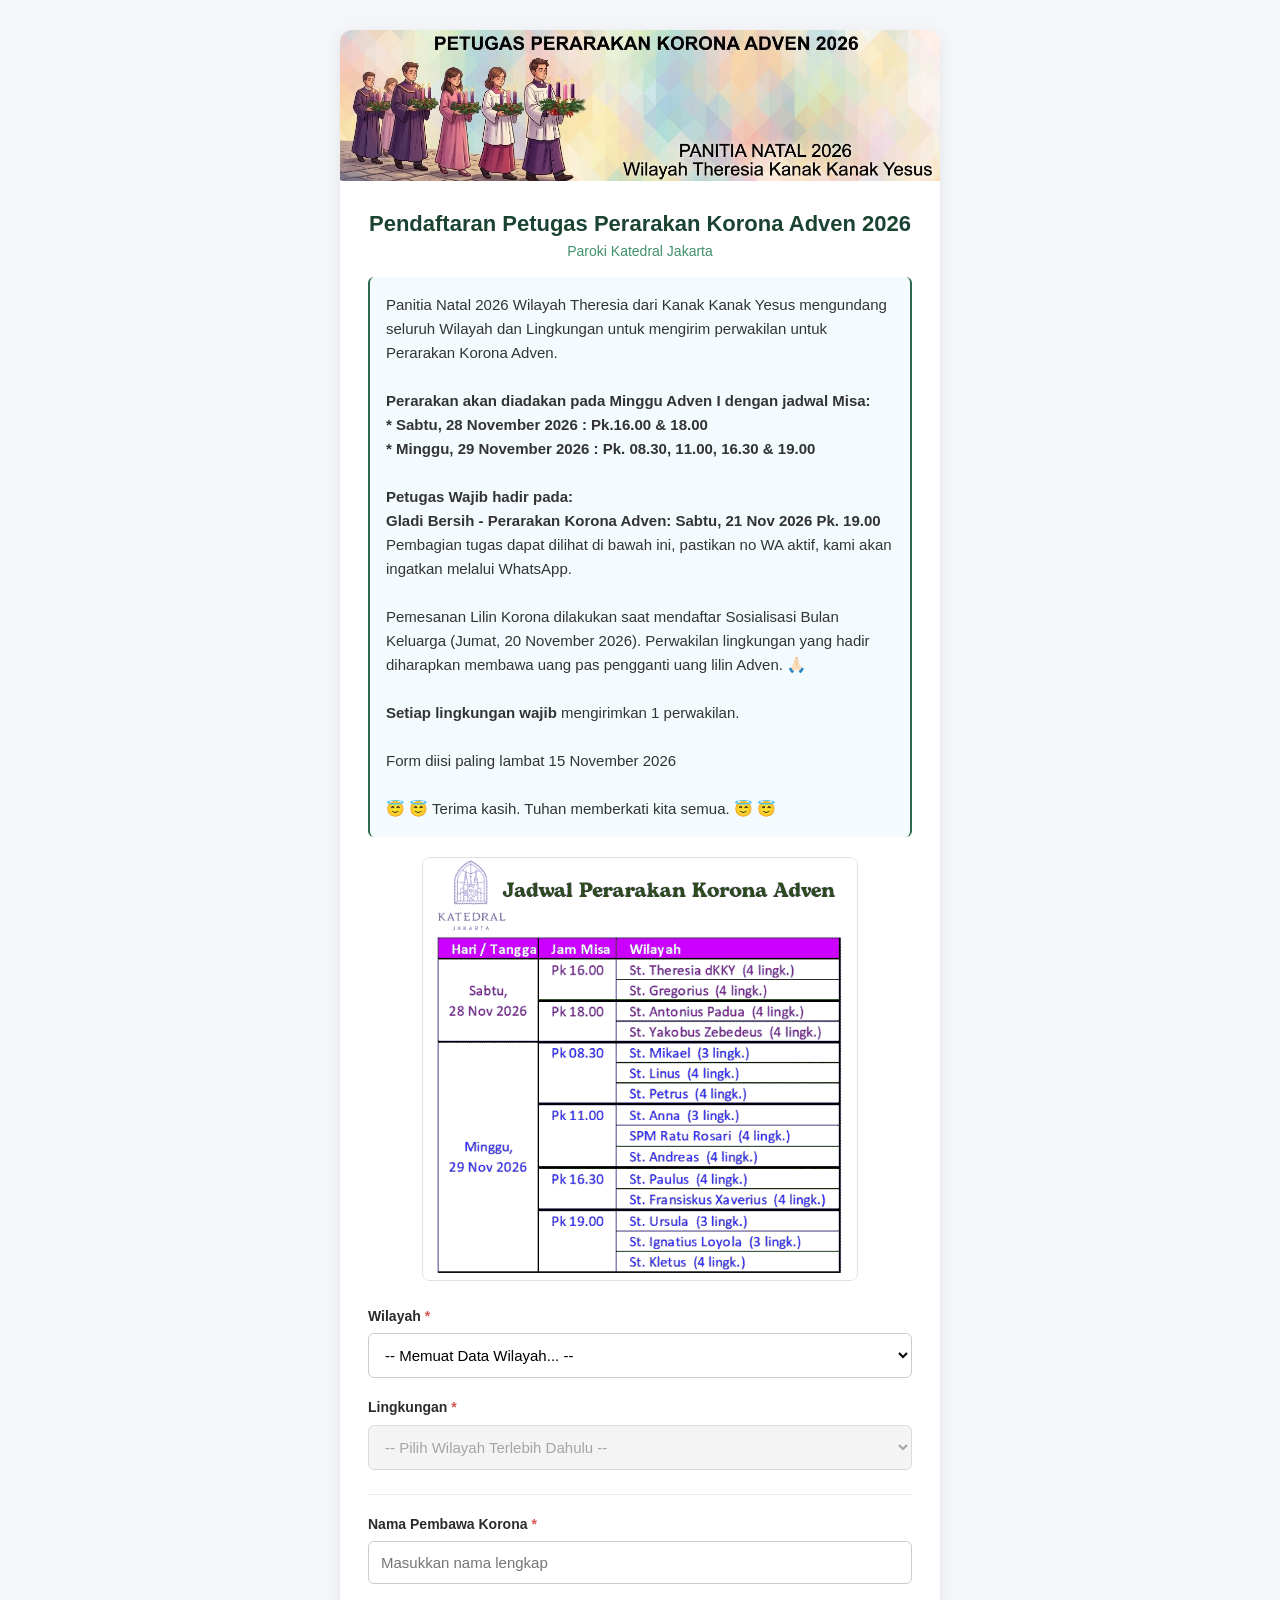
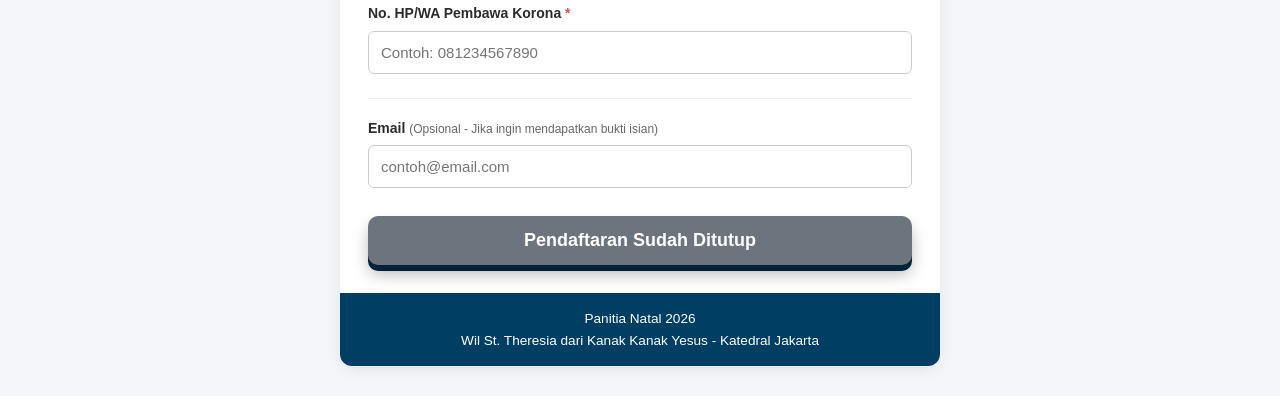
==== commit 1845609c: "Update index.html" ====
--- a/index.html
+++ b/index.html
@@ -41,7 +41,7 @@
 * Sabtu, 28 November 2026 : Pk.16.00 &amp; 18.00
 * Minggu, 29 November 2026 : Pk. 08.30, 11.00, 16.30 &amp; 19.00 <br>
 Petugas  Wajib hadir pada:
-Gladi Bersih - Perarakan Korona Adven : Sabtu, 21 Nov 2026 Pk. 19.00</b>
+Gladi Bersih - Perarakan Korona Adven: Sabtu, 21 Nov 2026 Pk. 19.00</b>
 Pembagian tugas dapat dilihat di bawah ini, pastikan no WA aktif, kami akan ingatkan melalui WhatsApp.
 
 Pemesanan Lilin Korona dilakukan saat mendaftar Sosialisasi Bulan Keluarga (Jumat, 20 November 2026). Perwakilan lingkungan yang hadir diharapkan membawa uang pas pengganti uang lilin Adven. 🙏🏻
